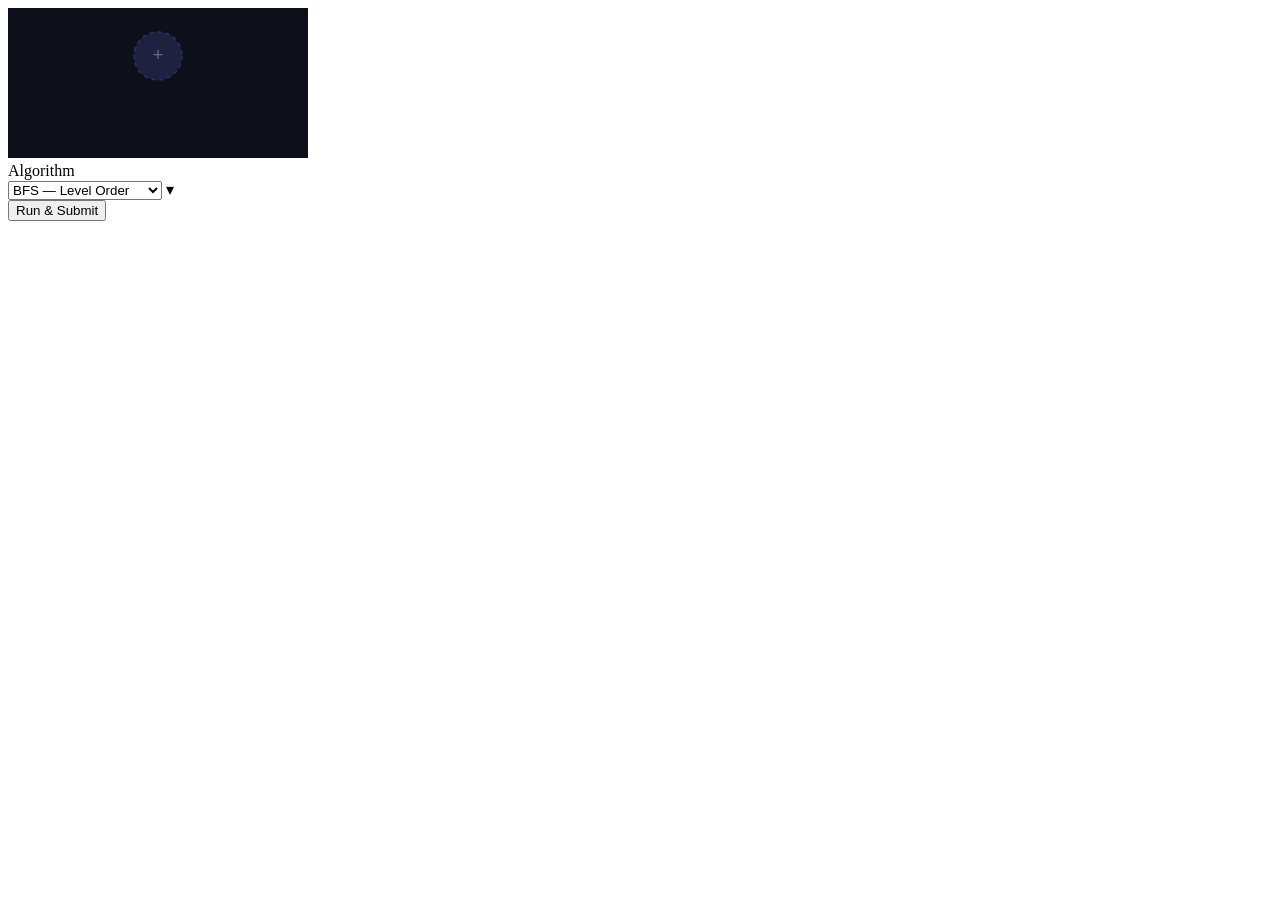
==== index.html @ 07fcd596 "ATLAS_v-26.13.04 Centralized data travel system!" ====
<!DOCTYPE html>
<html lang="en">

<head>
    <meta charset="UTF-8">
    <meta name="viewport" content="width=device-width, initial-scale=1.0">
    <meta name="description" content="AlgoViz — interactive binary tree builder and algorithm visualizer">

    <link rel="icon" type="image/x-icon" href="/Assets/images/AlgoVizLogo.ico">
    <title>AlgoViz</title>

    <!-- stylesheets -->
    <link rel="stylesheet" href="Workers/Atlas/atlas.css">
</head>

<body>

    <div class="ui-container">

        <div class="canvas-container">

            <!-- canvas wrapper provides border + glow + absolute controls -->
            <div class="canvas-wrapper">
                <canvas id="atlas-canvas"></canvas>

                <!-- bottom-right controls bar -->
                <div class="atlas-controls">

                    <!-- Algorithm selector -->
                    <div class="atlas-algo-selector">
                        <label for="atlas-algo-select" class="atlas-algo-label">Algorithm</label>
                        <div class="atlas-select-wrapper">
                            <select id="atlas-algo-select">
                                <optgroup label="Breadth-First">
                                    <option value="bfs">BFS — Level Order</option>
                                </optgroup>
                                <optgroup label="Depth-First">
                                    <option value="dfs-inorder">DFS — In-order</option>
                                    <option value="dfs-preorder">DFS — Pre-order</option>
                                    <option value="dfs-postorder">DFS — Post-order</option>
                                </optgroup>
                            </select>
                            <span class="atlas-select-arrow">▾</span>
                        </div>
                    </div>

                    <button id="atlas-submit-btn">Run &amp; Submit</button>
                </div>
            </div>

        </div>

        <div class="logger-container">
            <div id="logger"></div>
        </div>

    </div>


    <!-- Atlas worker (load order matters) -->
    <script src="Workers/Atlas/state.js"></script>
    <script src="Workers/Atlas/layout.js"></script>
    <script src="Workers/Atlas/renderer.js"></script>
    <script src="Workers/Atlas/input.js"></script>
    <script src="Workers/Atlas/atlas.js"></script>

    <!-- other worker stubs -->

    <script src="Workers/Solver/test.js"></script>

    <!-- visual scripts -->
    <script src="Visual/Logger/test.js"></script>
    <script src="Visual/Echo/test.js"></script>

</body>

</html>
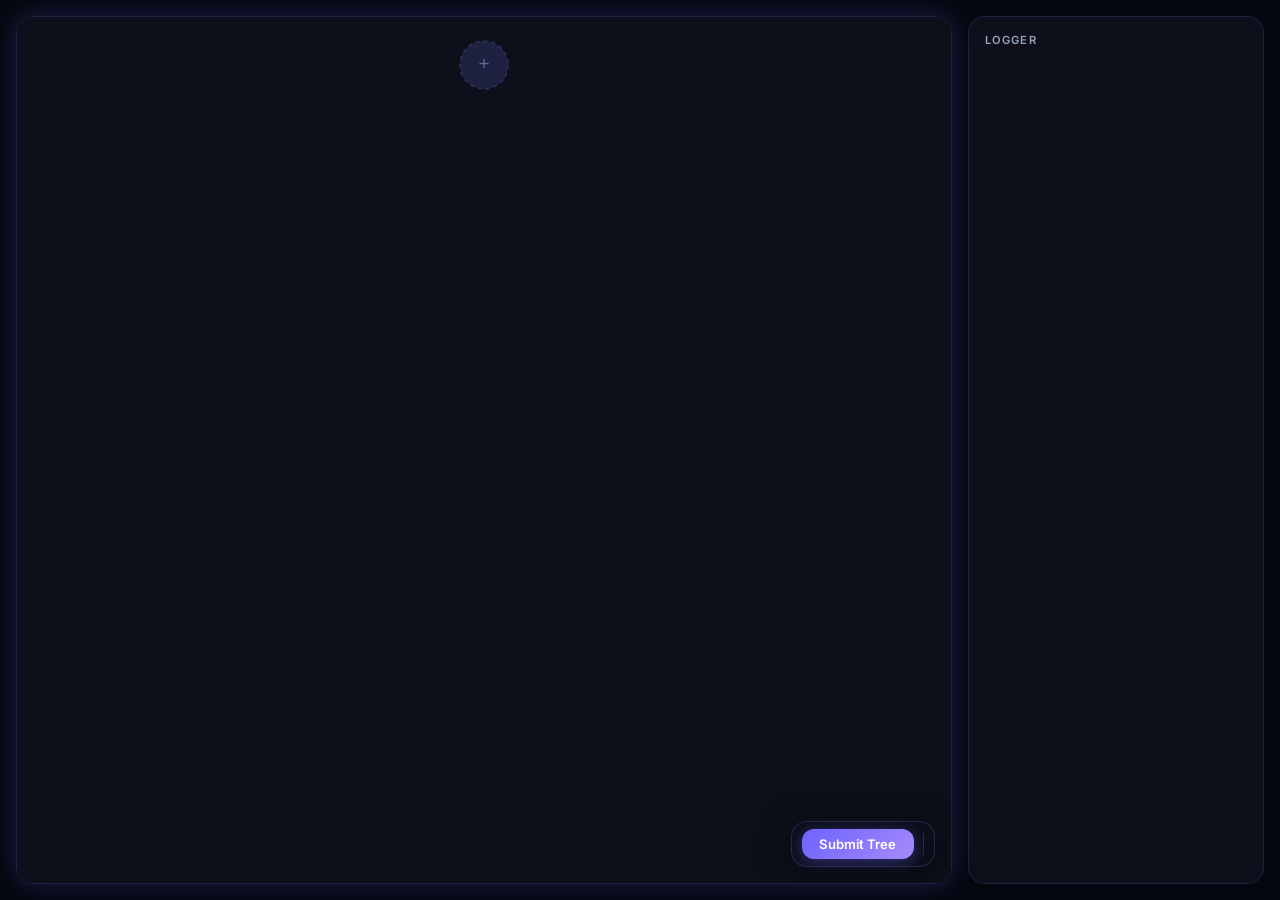
==== commit 2c8640bc: "ATLAS_v-26.16.04 Almost done with atlas! Needed minor fixes" ====
--- a/index.html
+++ b/index.html
@@ -27,7 +27,7 @@
                 <div class="atlas-controls">
 
                     <!-- Algorithm selector -->
-                    <div class="atlas-algo-selector">
+                    <div class="atlas-algo-selector" style="display: none;">
                         <label for="atlas-algo-select" class="atlas-algo-label">Algorithm</label>
                         <div class="atlas-select-wrapper">
                             <select id="atlas-algo-select">
@@ -44,7 +44,10 @@
                         </div>
                     </div>
 
-                    <button id="atlas-submit-btn">Run &amp; Submit</button>
+                    <div style="display: flex; flex-direction: column; gap: 0.4rem;">
+                        <button id="atlas-build-btn" style="display: none; padding: 0.35rem 1rem; font-size: 0.75rem;">Build Tree</button>
+                        <button id="atlas-submit-btn">Submit Tree</button>
+                    </div>
                 </div>
             </div>
 
--- a/Workers/Atlas/atlas.css
+++ b/Workers/Atlas/atlas.css
@@ -0,0 +1,444 @@
+/* ============================================================
+   ATLAS Canvas — Styles
+   Grid system: 16×16 px cells · Canvas: 640×480 (logical)
+   ============================================================ */
+
+@import url('https://fonts.googleapis.com/css2?family=Inter:wght@400;500;600;700&display=swap');
+
+/* ── Design tokens ─────────────────────────────────────────── */
+:root {
+    --grid-cell:  16px;
+    --grid-cols:  60;   /* 60 × 16 = 960  */
+    --grid-rows:  40;   /* 40 × 16 = 640  */
+    --canvas-w:   calc(var(--grid-cell) * var(--grid-cols));
+    --canvas-h:   calc(var(--grid-cell) * var(--grid-rows));
+
+    --clr-bg:         #05070f;
+    --clr-surface:    #0d0f1a;
+    --clr-border:     #1e2140;
+    --clr-accent:     #6c63ff;
+    --clr-accent-hi:  #a78bfa;
+    --clr-text:       #e2e8f0;
+    --clr-muted:      #94a3b8;
+
+    --radius-sm: 6px;
+    --radius-md: 12px;
+    --radius-lg: 16px;
+
+    --shadow-glow: 0 0 24px rgba(108,99,255,0.25);
+}
+
+/* ── Reset & base ──────────────────────────────────────────── */
+*, *::before, *::after {
+    box-sizing: border-box;
+    margin: 0;
+    padding: 0;
+}
+
+html, body {
+    height: 100%;
+    overflow: hidden;   /* prevent any page-level scroll */
+}
+
+body {
+    font-family: 'Inter', system-ui, sans-serif;
+    background: var(--clr-bg);
+    color:      var(--clr-text);
+    display:    flex;
+    flex-direction: column;
+}
+
+/* ── App shell ─────────────────────────────────────────────── */
+.ui-container {
+    display: flex;
+    flex: 1;               /* fill the remaining body height */
+    gap: 1rem;
+    padding: 1rem;
+    align-items: stretch;  /* children stretch to the same height */
+    overflow: hidden;
+}
+
+/* ── Canvas panel ──────────────────────────────────────────── */
+.canvas-container {
+    flex: 0 0 75%;
+    display: flex;
+    flex-direction: column;
+    min-height: 0;         /* allow flex child to shrink past content */
+}
+
+.canvas-wrapper {
+    position: relative;
+    flex: 1;               /* grow to fill canvas-container */
+    min-height: 0;         /* allow shrink in flex column */
+    border: 1px solid var(--clr-border);
+    border-radius: var(--radius-lg);
+    overflow: hidden;
+    box-shadow: var(--shadow-glow), inset 0 0 60px rgba(0,0,0,0.6);
+}
+
+#atlas-canvas {
+    display: block;
+    width: 100%;
+    height: 100%;          /* fill the wrapper completely */
+    background: #0d0f1a;
+    image-rendering: pixelated;
+    cursor: default;
+}
+
+/* ── Bottom controls bar ───────────────────────────────────── */
+.atlas-controls {
+    position: absolute;
+    bottom: 1rem;
+    right: 1rem;
+    z-index: 10;
+
+    display: flex;
+    align-items: center;
+    gap: 0.6rem;
+
+    background: rgba(13,15,26,0.75);
+    backdrop-filter: blur(14px) saturate(160%);
+    border: 1px solid rgba(167,139,250,0.2);
+    border-radius: var(--radius-lg);
+    padding: 0.45rem 0.6rem;
+    box-shadow: 0 6px 32px rgba(0,0,0,0.5);
+}
+
+/* ── Algorithm selector ────────────────────────────────────── */
+.atlas-algo-selector {
+    display: flex;
+    align-items: center;
+    gap: 0.45rem;
+}
+
+.atlas-algo-label {
+    font-size: 0.7rem;
+    font-weight: 600;
+    color: var(--clr-muted);
+    text-transform: uppercase;
+    letter-spacing: 0.08em;
+    white-space: nowrap;
+    user-select: none;
+}
+
+.atlas-select-wrapper {
+    position: relative;
+    display: flex;
+    align-items: center;
+}
+
+#atlas-algo-select {
+    appearance: none;
+    -webkit-appearance: none;
+    -moz-appearance: none;
+    background: rgba(255,255,255,0.06);
+    border: 1px solid var(--clr-border);
+    border-radius: var(--radius-sm);
+    color: var(--clr-text);
+    font-family: inherit;
+    font-size: 0.8rem;
+    font-weight: 500;
+    padding: 0.35rem 2rem 0.35rem 0.65rem;
+    cursor: pointer;
+    outline: none;
+    transition: border-color 0.18s, box-shadow 0.18s;
+    /* custom dark option background for all browsers */
+    color-scheme: dark;
+}
+
+#atlas-algo-select:focus {
+    border-color: var(--clr-accent);
+    box-shadow: 0 0 0 3px rgba(108,99,255,0.22);
+}
+
+#atlas-algo-select:hover {
+    border-color: rgba(167,139,250,0.5);
+}
+
+.atlas-select-arrow {
+    position: absolute;
+    right: 0.5rem;
+    pointer-events: none;
+    font-size: 0.7rem;
+    color: var(--clr-muted);
+    line-height: 1;
+}
+
+/* ── Divider between select and button ─────────────────────── */
+.atlas-controls::after {
+    content: '';
+    width: 1px;
+    height: 1.4rem;
+    background: rgba(167,139,250,0.2);
+    flex-shrink: 0;
+}
+
+/* ── Submit button ─────────────────────────────────────────── */
+#atlas-submit-btn,
+#atlas-build-btn {
+    display: inline-flex;
+    align-items: center;
+    gap: 0.4rem;
+    padding: 0.42rem 1.1rem;
+    border: none;
+    border-radius: var(--radius-md);
+    background: linear-gradient(135deg, var(--clr-accent), var(--clr-accent-hi));
+    color: #fff;
+    font-family: inherit;
+    font-size: 0.82rem;
+    font-weight: 600;
+    cursor: pointer;
+    transition: opacity 0.2s, transform 0.15s, box-shadow 0.2s;
+    box-shadow: 0 3px 14px rgba(108,99,255,0.4);
+    white-space: nowrap;
+}
+
+#atlas-submit-btn:hover:not(:disabled),
+#atlas-build-btn:hover:not(:disabled) {
+    transform: translateY(-1px);
+    box-shadow: 0 6px 22px rgba(108,99,255,0.55);
+}
+
+#atlas-submit-btn:active:not(:disabled),
+#atlas-build-btn:active:not(:disabled) {
+    transform: translateY(0);
+}
+
+#atlas-submit-btn:disabled,
+#atlas-build-btn:disabled,
+#atlas-submit-btn.submitted,
+#atlas-build-btn.submitted {
+    opacity: 0.55;
+    cursor: not-allowed;
+    transform: none;
+    background: linear-gradient(135deg, #3d3a66, #5a4e8c);
+    box-shadow: none;
+}
+
+
+/* ── Logger panel ──────────────────────────────────────────── */
+.logger-container {
+    flex: 1;               /* fill remaining width, stretch full height */
+    min-width: 0;
+    border: 1px solid var(--clr-border);
+    border-radius: var(--radius-lg);
+    background: var(--clr-surface);
+    padding: 1rem;
+    display: flex;
+    flex-direction: column;
+    gap: 0.5rem;
+    overflow: hidden;      /* inner #logger scrolls, not the container */
+}
+
+.logger-container::before {
+    content: 'Logger';
+    font-size: 0.7rem;
+    font-weight: 600;
+    color: var(--clr-muted);
+    text-transform: uppercase;
+    letter-spacing: 0.1em;
+}
+
+#logger {
+    flex: 1;
+    font-size: 0.78rem;
+    color: var(--clr-muted);
+    font-family: 'Courier New', monospace;
+    overflow-y: auto;
+    word-break: break-word;
+}
+
+/* ── Floating input overlay ────────────────────────────────── */
+#atlas-input-overlay {
+    position: fixed;
+    z-index: 9999;
+    pointer-events: none;   /* container itself is transparent */
+}
+
+.atlas-overlay-card {
+    pointer-events: all;
+    background: rgba(13,15,26,0.92);
+    backdrop-filter: blur(16px) saturate(180%);
+    border: 1px solid rgba(167,139,250,0.35);
+    border-radius: var(--radius-lg);
+    padding: 1rem 1.1rem;
+    width: 210px;
+    box-shadow: 0 8px 40px rgba(0,0,0,0.6), 0 0 0 1px rgba(255,255,255,0.04);
+    display: flex;
+    flex-direction: column;
+    gap: 0.65rem;
+}
+
+.atlas-overlay-label {
+    font-size: 0.78rem;
+    font-weight: 600;
+    color: var(--clr-accent-hi);
+    letter-spacing: 0.04em;
+}
+
+#atlas-node-input {
+    width: 100%;
+    padding: 0.45rem 0.65rem;
+    background: rgba(255,255,255,0.05);
+    border: 1px solid var(--clr-border);
+    border-radius: var(--radius-sm);
+    color: var(--clr-text);
+    font-family: inherit;
+    font-size: 0.9rem;
+    outline: none;
+    transition: border-color 0.18s, box-shadow 0.18s;
+
+    /* hide browser number spinners */
+    -moz-appearance: textfield;
+}
+#atlas-node-input::-webkit-inner-spin-button,
+#atlas-node-input::-webkit-outer-spin-button { -webkit-appearance: none; }
+
+#atlas-node-input:focus {
+    border-color: var(--clr-accent);
+    box-shadow: 0 0 0 3px rgba(108,99,255,0.25);
+}
+
+#atlas-node-input.shake {
+    animation: atlasShake 0.35s ease-in-out;
+    border-color: #f87171;
+}
+
+.atlas-overlay-actions {
+    display: flex;
+    gap: 0.45rem;
+}
+
+.atlas-overlay-actions button {
+    flex: 1;
+    padding: 0.42rem 0;
+    border: none;
+    border-radius: var(--radius-sm);
+    font-family: inherit;
+    font-size: 0.8rem;
+    font-weight: 600;
+    cursor: pointer;
+    transition: opacity 0.15s, transform 0.12s;
+}
+
+.atlas-overlay-actions button:not(.secondary) {
+    background: linear-gradient(135deg, var(--clr-accent), var(--clr-accent-hi));
+    color: #fff;
+}
+
+.atlas-overlay-actions button.secondary {
+    background: rgba(255,255,255,0.06);
+    color: var(--clr-muted);
+    border: 1px solid var(--clr-border);
+}
+
+.atlas-overlay-actions button:hover { opacity: 0.85; transform: translateY(-1px); }
+.atlas-overlay-actions button:active { transform: translateY(0); }
+
+/* ── Animations ────────────────────────────────────────────── */
+@keyframes atlasCardIn {
+    from { opacity: 0; transform: scale(0.88) translateY(6px); }
+    to   { opacity: 1; transform: scale(1)    translateY(0);   }
+}
+
+@keyframes atlasShake {
+    0%, 100% { transform: translateX(0); }
+    20%      { transform: translateX(-5px); }
+    40%      { transform: translateX(5px); }
+    60%      { transform: translateX(-4px); }
+    80%      { transform: translateX(4px); }
+}
+
+@keyframes atlasHighlightPulse {
+    0%, 100% { box-shadow: 0 0 12px rgba(56,189,248,0.4); }
+    50%      { box-shadow: 0 0 24px rgba(56,189,248,0.7); }
+}
+
+/* ── Action menu (replaces algo-selector content in MENU mode) ── */
+.atlas-action-menu {
+    display: flex;
+    align-items: center;
+    gap: 0.35rem;
+    flex-wrap: nowrap;
+}
+
+.atlas-action-btn {
+    display: inline-flex;
+    align-items: center;
+    gap: 0.3rem;
+    padding: 0.32rem 0.7rem;
+    border: 1px solid var(--clr-border);
+    border-radius: var(--radius-sm);
+    background: rgba(255,255,255,0.05);
+    color: var(--clr-text);
+    font-family: inherit;
+    font-size: 0.72rem;
+    font-weight: 500;
+    cursor: pointer;
+    white-space: nowrap;
+    transition: border-color 0.18s, background 0.18s, color 0.18s, transform 0.12s, box-shadow 0.18s;
+}
+
+.atlas-action-btn:hover {
+    border-color: var(--clr-accent-hi);
+    background: rgba(167,139,250,0.12);
+    transform: translateY(-1px);
+}
+
+.atlas-action-btn:active {
+    transform: translateY(0);
+}
+
+.atlas-action-btn.active {
+    border-color: var(--clr-accent);
+    background: linear-gradient(135deg, rgba(108,99,255,0.2), rgba(167,139,250,0.15));
+    color: var(--clr-accent-hi);
+    box-shadow: 0 0 10px rgba(108,99,255,0.3);
+}
+
+.atlas-action-icon {
+    font-size: 0.85rem;
+    line-height: 1;
+}
+
+/* ── Back button (traversal submenu) ──────────────────────────── */
+.atlas-back-btn {
+    border-color: rgba(167,139,250,0.3);
+    color: var(--clr-muted);
+    font-size: 0.68rem;
+    padding: 0.28rem 0.55rem;
+}
+
+.atlas-back-btn:hover {
+    color: var(--clr-text);
+    border-color: var(--clr-accent-hi);
+}
+
+/* ── Clear Tree button ──────────────────────────────────────── */
+#atlas-clear-btn {
+    display: inline-flex;
+    align-items: center;
+    gap: 0.4rem;
+    padding: 0.42rem 1.1rem;
+    border: 1px solid rgba(248,113,113,0.35);
+    border-radius: var(--radius-md);
+    background: rgba(248,113,113,0.08);
+    color: #f87171;
+    font-family: inherit;
+    font-size: 0.82rem;
+    font-weight: 600;
+    cursor: pointer;
+    white-space: nowrap;
+    transition: background 0.18s, border-color 0.18s, transform 0.12s, box-shadow 0.18s;
+}
+
+#atlas-clear-btn:hover {
+    background: rgba(248,113,113,0.18);
+    border-color: rgba(248,113,113,0.65);
+    box-shadow: 0 4px 16px rgba(248,113,113,0.2);
+    transform: translateY(-1px);
+}
+
+#atlas-clear-btn:active {
+    transform: translateY(0);
+}
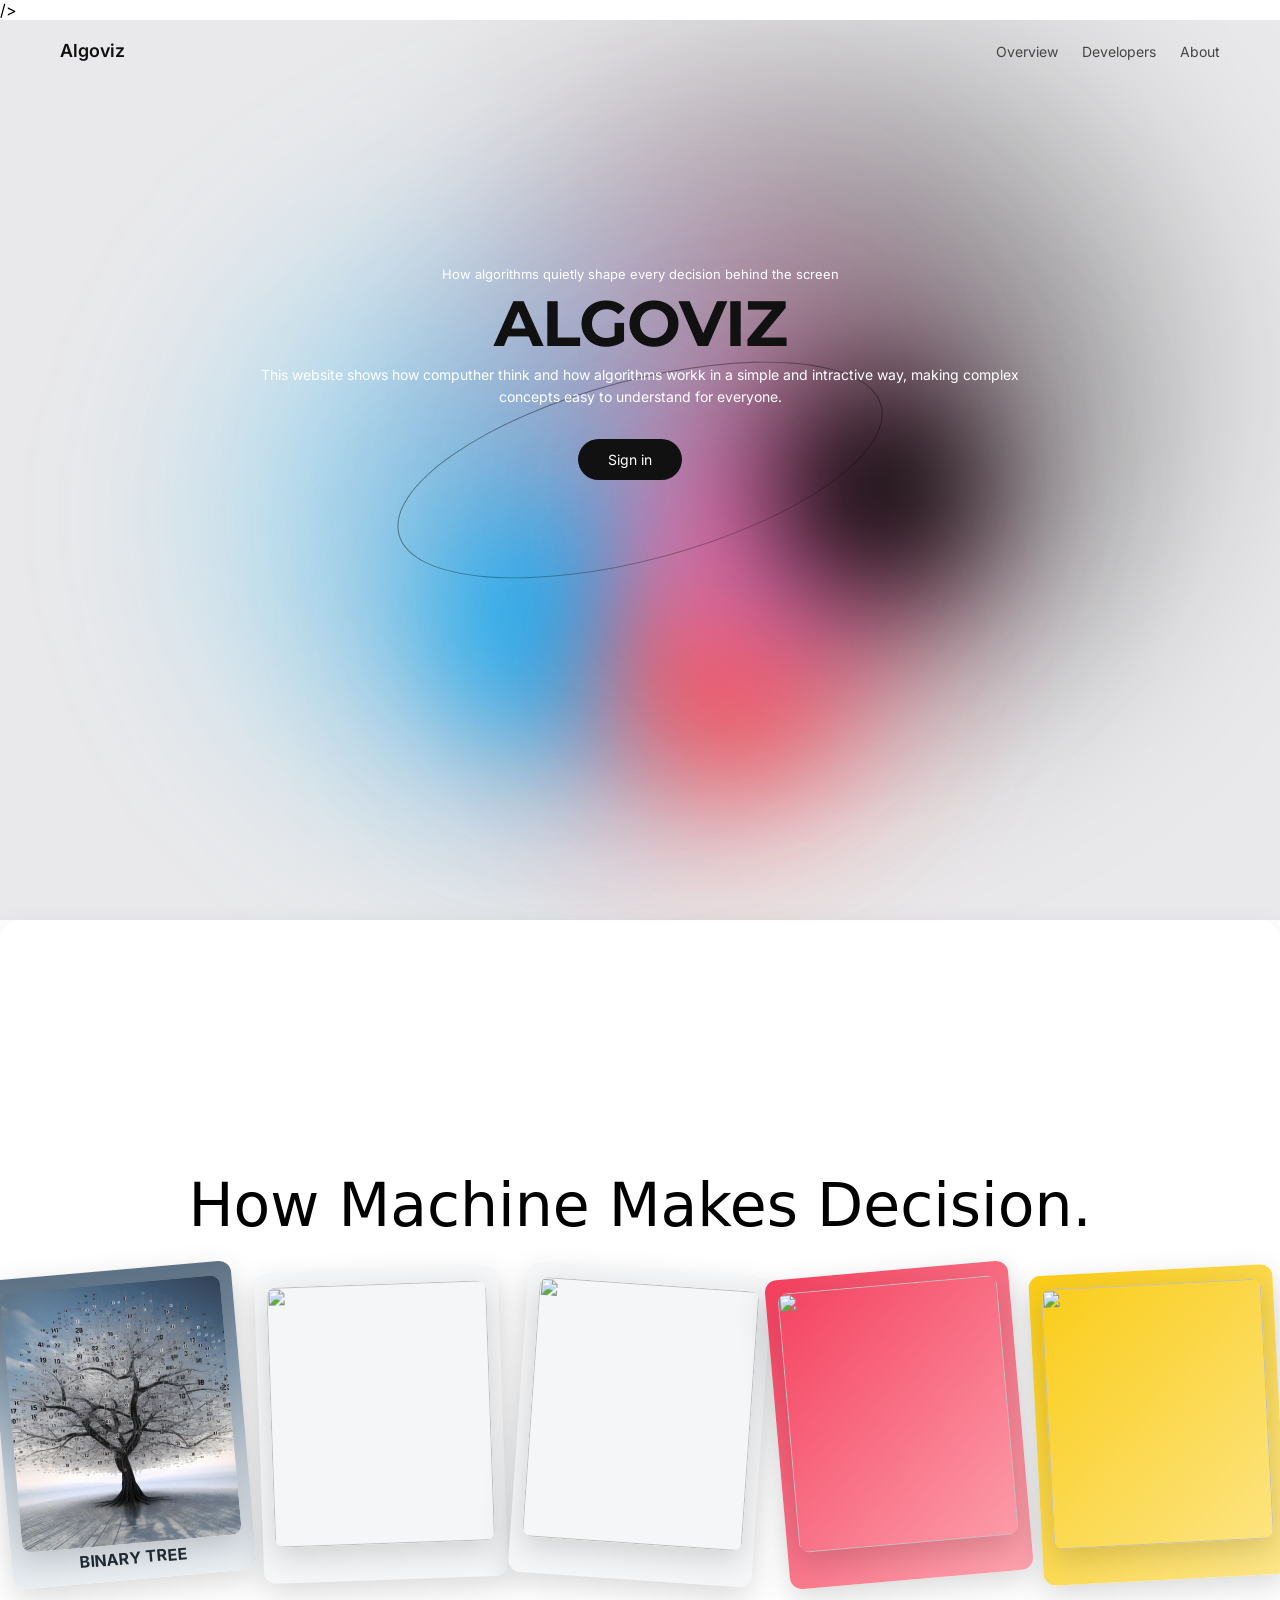
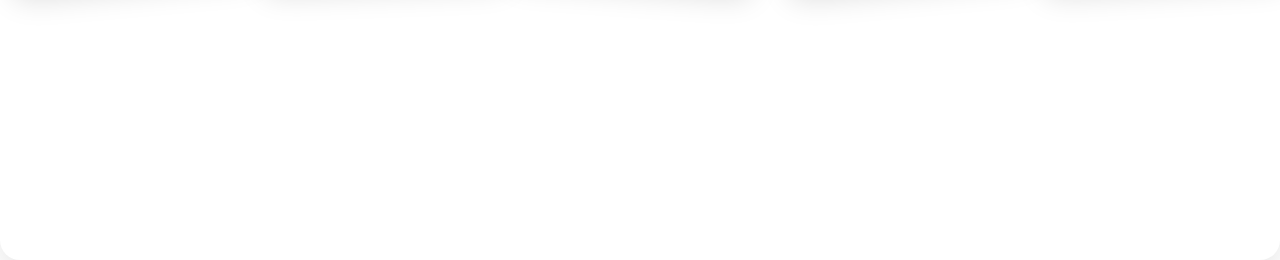
==== commit 63b803d3: "Landing page" ====
--- a/index.html
+++ b/index.html
@@ -1,80 +1,89 @@
-<!DOCTYPE html>
+<!doctype html>
 <html lang="en">
+  <head>
+    <meta charset="UTF-8" />
+    <meta name="viewport" content="width=device-width, initial-scale=1.0" />
+    <title>ALGOVIZ</title>
+    <link rel="stylesheet" href="styles.css" />
+    <link rel="preconnect" href="https://fonts.googleapis.com" />
+    <link rel="preconnect" href="https://fonts.gstatic.com" crossorigin />
+    <link href="https://fonts.googleapis.com/css2?family=Playfair+Display:wght@400;500&display=swap" rel="stylesheet">
+    <link
+    <link rel="preconnect" href="https://fonts.googleapis.com">
+    <link rel="preconnect" href="https://fonts.gstatic.com" crossorigin>
+     <link href="https://fonts.googleapis.com/css2?family=Bebas+Neue&family=Montserrat:ital,wght@0,100..900;1,100..900&family=Poppins:ital,wght@0,100;0,200;0,300;0,400;0,500;0,600;0,700;0,800;0,900;1,100;1,200;1,300;1,400;1,500;1,600;1,700;1,800;1,900&display=swap" rel="stylesheet">
+    />
+    <link href="https://fonts.googleapis.com/css2?family=Inter:wght@300;400;500;600&display=swap" rel="stylesheet">
+  </head>
 
-<head>
-    <meta charset="UTF-8">
-    <meta name="viewport" content="width=device-width, initial-scale=1.0">
-    <meta name="description" content="AlgoViz — interactive binary tree builder and algorithm visualizer">
+  <body >
+    <div class="body">
 
-    <link rel="icon" type="image/x-icon" href="/Assets/images/AlgoVizLogo.ico">
-    <title>AlgoViz</title>
+     <div class="orbit"></div>
 
-    <!-- stylesheets -->
-    <link rel="stylesheet" href="Workers/Atlas/atlas.css">
-</head>
+     <div class="blob blob-blue"></div>
+     <div class="blob blob-red"></div>
+     <div class="blob blob-pink"></div>
+     <div class="blob blob-dark"></div>
 
-<body>
+     <div class="orbit"></div>
 
-    <div class="ui-container">
+     <header class="navbar">
+      
+      <div class="logo">Algoviz</div>
 
-        <div class="canvas-container">
+    
+      <nav>
+        
+        <a href="#">Overview</a>
+        <a href="#">Developers</a>
+        <a href="#">About</a>
+        
+      </nav>
+     </header>
 
-            <!-- canvas wrapper provides border + glow + absolute controls -->
-            <div class="canvas-wrapper">
-                <canvas id="atlas-canvas"></canvas>
+     <main class="hero">
+      <p class="tagline">
+        How algorithms quietly shape every decision behind the screen
+      </p>
 
-                <!-- bottom-right controls bar -->
-                <div class="atlas-controls">
+      <h1 style="font-family: Montserrat; font-weight: bold">ALGOVIZ</h1>
 
-                    <!-- Algorithm selector -->
-                    <div class="atlas-algo-selector" style="display: none;">
-                        <label for="atlas-algo-select" class="atlas-algo-label">Algorithm</label>
-                        <div class="atlas-select-wrapper">
-                            <select id="atlas-algo-select">
-                                <optgroup label="Breadth-First">
-                                    <option value="bfs">BFS — Level Order</option>
-                                </optgroup>
-                                <optgroup label="Depth-First">
-                                    <option value="dfs-inorder">DFS — In-order</option>
-                                    <option value="dfs-preorder">DFS — Pre-order</option>
-                                    <option value="dfs-postorder">DFS — Post-order</option>
-                                </optgroup>
-                            </select>
-                            <span class="atlas-select-arrow">▾</span>
-                        </div>
-                    </div>
+      <p class="description">
+        This website shows how computher think and how algorithms workk in a
+        simple and intractive way, making complex concepts easy to understand
+        for everyone.
+      </p>
 
-                    <div style="display: flex; flex-direction: column; gap: 0.4rem;">
-                        <button id="atlas-build-btn" style="display: none; padding: 0.35rem 1rem; font-size: 0.75rem;">Build Tree</button>
-                        <button id="atlas-submit-btn">Submit Tree</button>
-                    </div>
-                </div>
-            </div>
+      <button class="cta-btn">Sign in</button>
+     </main>
+     </div>
+    <div>
+     
+    
+      <div class="glow-container">
+      <div class="view">
+      <div class="content">
+        
+        <h2>How Machine Makes Decision.</h2>
 
+      <!-- Floating cards -->
+      <div class="cards">
+        <div class="a1" onclick="window.location.href='tree.html'">
+          <img src="img/Leetcode 1361_ Validate Binary Tree Nodes (Medium).jpeg" /> BINARY TREE
         </div>
-
-        <div class="logger-container">
-            <div id="logger"></div>
-        </div>
-
+        <div class="a2">
+        <img src="https://picsum.photos/200?2" /></div>
+         <div class="a3">
+        <img src="https://picsum.photos/200?3" /></div>
+        <div class="a4">
+        <img src="https://picsum.photos/200?4" /></div>
+        <div class="a5">
+        <img src="https://picsum.photos/200?5" /></div>
+      </div>
+      </div>
+      </div>
     </div>
-
-
-    <!-- Atlas worker (load order matters) -->
-    <script src="Workers/Atlas/state.js"></script>
-    <script src="Workers/Atlas/layout.js"></script>
-    <script src="Workers/Atlas/renderer.js"></script>
-    <script src="Workers/Atlas/input.js"></script>
-    <script src="Workers/Atlas/atlas.js"></script>
-
-    <!-- other worker stubs -->
-
-    <script src="Workers/Solver/test.js"></script>
-
-    <!-- visual scripts -->
-    <script src="Visual/Logger/test.js"></script>
-    <script src="Visual/Echo/test.js"></script>
-
-</body>
-
-</html>+    </div>
+  </body>
+</html>
--- a/styles.css
+++ b/styles.css
@@ -0,0 +1,383 @@
+/* Reset */
+* {
+  margin: 0;
+  padding: 0;
+  box-sizing: border-box;
+  font-family: "Inter", sans-serif;
+}
+
+/* NEW BACKGROUND */
+.body {
+  height: 100vh;
+  background: #e9e9eb;
+  color: #111;
+  overflow: hidden;
+  position: relative;
+}
+
+/* Blurred gradient blobs */
+.body::before {
+  content: "";
+  position: absolute;
+  inset: 0;
+  background:
+    radial-gradient(
+      circle at 40% 55%,
+      rgba(0, 180, 255, 0.6) 0%,
+      transparent 40%
+    ),
+    radial-gradient(
+      circle at 50% 60%,
+      rgba(255, 80, 80, 0.7) 0%,
+      transparent 40%
+    ),
+    radial-gradient(
+      circle at 55% 45%,
+      rgba(255, 120, 200, 0.5) 0%,
+      transparent 40%
+    ),
+    radial-gradient(circle at 65% 40%, rgba(0, 0, 0, 0.6) 0%, transparent 45%);
+  filter: blur(80px);
+  z-index: 0;
+}
+
+/* Soft light glow */
+.body::after {
+  content: "";
+  position: absolute;
+  inset: 0;
+  background: radial-gradient(
+    circle at center,
+    rgba(255, 255, 255, 0.2),
+    transparent 60%
+  );
+  filter: blur(100px);
+  z-index: 0;
+}
+
+/* Navbar */
+.navbar {
+  display: flex;
+  justify-content: space-between;
+  padding: 20px 60px;
+  align-items: center;
+  position: relative;
+  z-index: 2;
+}
+
+.logo {
+  font-weight: 600;
+  font-size: 18px;
+}
+
+.navbar nav a {
+  margin-left: 20px;
+  text-decoration: none;
+  color: #444;
+  font-size: 14px;
+}
+
+/* Hero Section */
+.hero {
+  text-align: center;
+  max-width: 800px;
+  margin: auto;
+  padding-top: 185px;
+  position: relative;
+  z-index: 2;
+}
+
+/* Small tagline */
+.tagline {
+  font-size: 13px;
+  color: #ffffff;
+  margin-bottom: 2px;
+}
+
+/* Main Heading */
+.hero h1 {
+  font-size: 64px;
+  font-weight: 500;
+  letter-spacing: -1px;
+  margin-bottom: 2px;
+}
+
+/* Description */
+.description {
+  font-size: 14px;
+  color: #ffffff;
+  line-height: 1.6;
+  margin-bottom: 30px;
+}
+
+/* Event info */
+.event-info {
+  font-size: 13px;
+  color: #777;
+  margin-bottom: 30px;
+}
+
+/* Button */
+.cta-btn {
+  margin-right: 21px;
+  padding: 12px 30px;
+  border-radius: 25px;
+  border: none;
+  background: #111;
+  color: white;
+  cursor: pointer;
+  font-size: 14px;
+}
+
+.cta-btn:hover {
+  background: #333;
+}
+.orbit {
+  position: absolute;
+  top: 50%;
+  left: 50%;
+  width: 500px;
+  height: 180px;
+  border: 1px solid rgba(0, 0, 0, 0.4);
+  border-radius: 50%;
+  transform: translate(-50%, -50%) rotate(-15deg);
+  z-index: 1;
+  opacity: 0.6;
+}
+
+/* Blob base */
+.blob {
+  position: absolute;
+  width: 220px;
+  height: 220px;
+  border-radius: 50%;
+  filter: blur(60px);
+  opacity: 0.9;
+  z-index: 1;
+}
+
+/* Individual blobs */
+.blob-blue {
+  background: #00b4ff;
+  left: 35%;
+  top: 55%;
+}
+
+.blob-red {
+  background: #ff4d4d;
+  left: 48%;
+  top: 60%;
+}
+
+.blob-pink {
+  background: #ff78c8;
+  left: 52%;
+  top: 45%;
+}
+
+.blob-dark {
+  background: #000;
+  left: 60%;
+  top: 40%;
+}
+
+/* Glow enhancement */
+.blob::after {
+  content: "";
+  position: absolute;
+  inset: -40px;
+  border-radius: 50%;
+  background: inherit;
+  filter: blur(80px);
+  opacity: 0.4;
+}
+
+/* CONTENT */
+.content {
+  text-align: center;
+}
+
+.content h2 {
+  font-family:
+    system-ui,
+    -apple-system,
+    BlinkMacSystemFont,
+    "Segoe UI",
+    Roboto,
+    Oxygen,
+    Ubuntu,
+    Cantarell,
+    "Open Sans",
+    "Helvetica Neue",
+    sans-serif;
+  font-size: 60px;
+  font-weight: 400;
+  margin-bottom: 30px;
+}
+
+/* FLOATING CARDS */
+.cards {
+  display: flex;
+  justify-content: center;
+  gap: 15px;
+  margin-bottom: 30px;
+}
+
+.cards img {
+  width: 220px;
+  height: 260px;
+  object-fit: cover;
+  border-radius: 12px;
+  margin-top: 14px;
+
+  box-shadow: 0 10px 30px rgba(0, 0, 0, 0.15);
+  border-radius: 10px;
+}
+
+/* cards background */
+.a1 {
+  font-family: "Inter", sans-serif;
+  font-weight: 700;
+  color: #1f2a33;
+  width: 260px;
+  height: 310px;
+  object-fit: cover;
+  border-radius: 12px;
+  transform: rotate(-5deg);
+  transition: 0.3s ease;
+  box-shadow: 0 10px 30px rgba(0, 0, 0, 0.15);
+  background: linear-gradient(
+    to bottom,
+    #5f7387 0%,
+    #8fa3b5 35%,
+    #c9d3dc 65%,
+    #e9eef2 100%
+  );
+}
+.a1:hover {
+  transform: scale(1.1) rotate(0deg);
+  z-index: 2;
+}
+.a2 {
+  font-family:
+    system-ui,
+    -apple-system,
+    BlinkMacSystemFont,
+    "Segoe UI",
+    Roboto,
+    Oxygen,
+    Ubuntu,
+    Cantarell,
+    "Open Sans",
+    "Helvetica Neue",
+    sans-serif;
+  font-weight: 700;
+  color: #2b2e33;
+  width: 260px;
+  height: 310px;
+  object-fit: cover;
+  border-radius: 12px;
+  transform: rotate(-2deg);
+  transition: 0.3s ease;
+  box-shadow: 0 10px 30px rgba(0, 0, 0, 0.15);
+  background-color: #f5f6f7;
+}
+.a2:hover {
+  transform: scale(1.1) rotate(0deg);
+  z-index: 2;
+}
+.a3 {
+  font-family:
+    system-ui,
+    -apple-system,
+    BlinkMacSystemFont,
+    "Segoe UI",
+    Roboto,
+    Oxygen,
+    Ubuntu,
+    Cantarell,
+    "Open Sans",
+    "Helvetica Neue",
+    sans-serif;
+  font-weight: 700;
+  color: #2b2e33;
+  width: 260px;
+  height: 310px;
+  object-fit: cover;
+  border-radius: 12px;
+  transform: rotate(4deg);
+  transition: 0.3s ease;
+  box-shadow: 0 10px 30px rgba(0, 0, 0, 0.15);
+  background-color: #f5f6f7;
+}
+.a3:hover {
+  transform: scale(1.1) rotate(0deg);
+  z-index: 2;
+}
+.a4 {
+  font-family:
+    system-ui,
+    -apple-system,
+    BlinkMacSystemFont,
+    "Segoe UI",
+    Roboto,
+    Oxygen,
+    Ubuntu,
+    Cantarell,
+    "Open Sans",
+    "Helvetica Neue",
+    sans-serif;
+  font-weight: 700;
+  color: #2b2e33;
+  width: 260px;
+  height: 310px;
+  object-fit: cover;
+  border-radius: 12px;
+  transform: rotate(-5deg);
+  transition: 0.3s ease;
+  box-shadow: 0 10px 30px rgba(0, 0, 0, 0.15);
+  background: linear-gradient(135deg, #f43f5e, #fda4af);
+}
+.a4:hover {
+  transform: scale(1.1) rotate(0deg);
+  z-index: 2;
+}
+.a5 {
+  font-family:
+    system-ui,
+    -apple-system,
+    BlinkMacSystemFont,
+    "Segoe UI",
+    Roboto,
+    Oxygen,
+    Ubuntu,
+    Cantarell,
+    "Open Sans",
+    "Helvetica Neue",
+    sans-serif;
+  font-weight: 700;
+  color: #2b2e33;
+  width: 260px;
+  height: 310px;
+  object-fit: cover;
+  border-radius: 12px;
+  transform: rotate(-3deg);
+  transition: 0.3s ease;
+  box-shadow: 0 10px 30px rgba(0, 0, 0, 0.15);
+  background: linear-gradient(135deg, #facc15, #fde68a);
+}
+.a5:hover {
+  transform: scale(1.1) rotate(0deg);
+  z-index: 2;
+}
+
+/* The specific div with the background */
+.glow-container {
+  background-color: #ffffff;
+  border-radius: 20px; /* Optional: rounded corners */
+  position: relative;
+  padding-top: 250px;
+  padding-bottom: 250px;
+  overflow: hidden;
+  box-shadow: 0 10px 30px rgba(0, 0, 0, 0.1);
+}
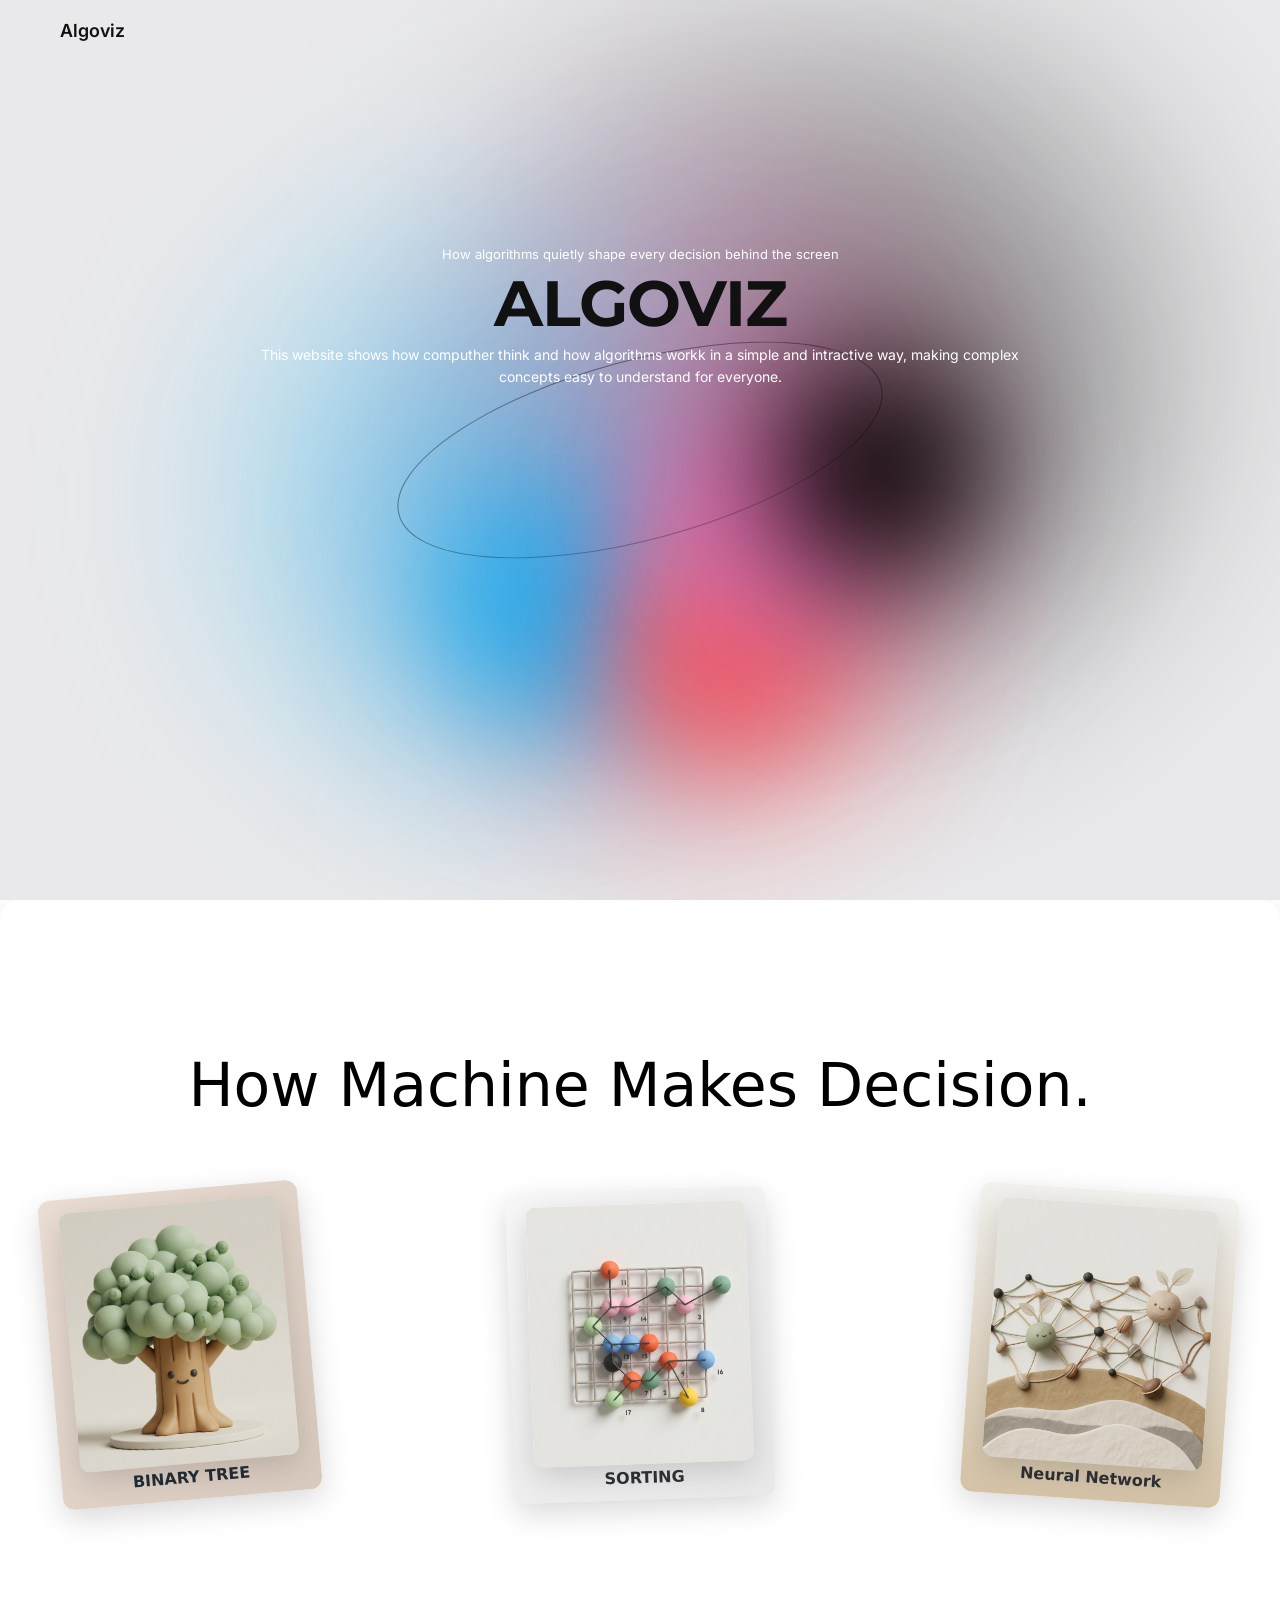
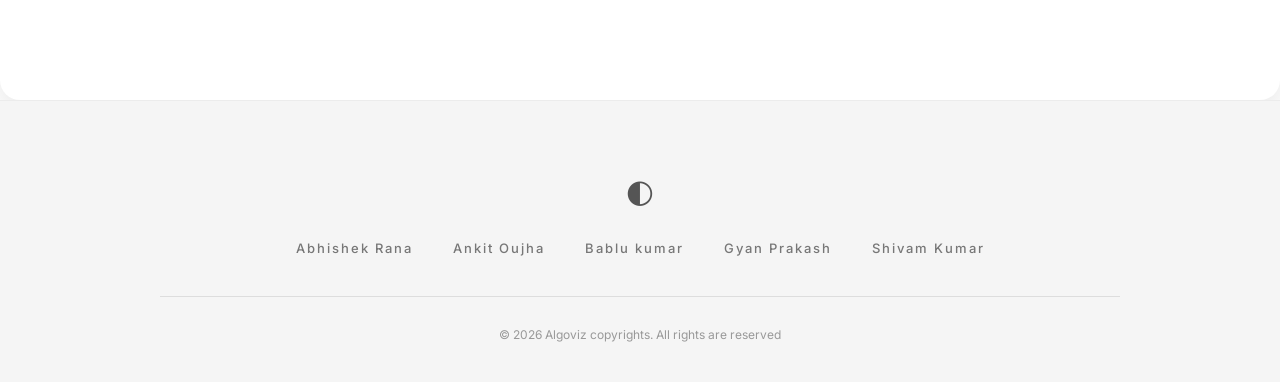
==== commit 1b5b6885: "UI Enhancement" ====
--- a/index.html
+++ b/index.html
@@ -12,7 +12,6 @@
     <link rel="preconnect" href="https://fonts.googleapis.com">
     <link rel="preconnect" href="https://fonts.gstatic.com" crossorigin>
      <link href="https://fonts.googleapis.com/css2?family=Bebas+Neue&family=Montserrat:ital,wght@0,100..900;1,100..900&family=Poppins:ital,wght@0,100;0,200;0,300;0,400;0,500;0,600;0,700;0,800;0,900;1,100;1,200;1,300;1,400;1,500;1,600;1,700;1,800;1,900&display=swap" rel="stylesheet">
-    />
     <link href="https://fonts.googleapis.com/css2?family=Inter:wght@300;400;500;600&display=swap" rel="stylesheet">
   </head>
 
@@ -33,13 +32,7 @@
       <div class="logo">Algoviz</div>
 
     
-      <nav>
-        
-        <a href="#">Overview</a>
-        <a href="#">Developers</a>
-        <a href="#">About</a>
-        
-      </nav>
+  
      </header>
 
      <main class="hero">
@@ -55,7 +48,7 @@
         for everyone.
       </p>
 
-      <button class="cta-btn">Sign in</button>
+      
      </main>
      </div>
     <div>
@@ -70,20 +63,57 @@
       <!-- Floating cards -->
       <div class="cards">
         <div class="a1" onclick="window.location.href='tree.html'">
-          <img src="img/Leetcode 1361_ Validate Binary Tree Nodes (Medium).jpeg" /> BINARY TREE
+          <img src="img/Gemini_Generated_Image_6loxqj6loxqj6lox.png" /> BINARY TREE
         </div>
-        <div class="a2">
-        <img src="https://picsum.photos/200?2" /></div>
+       <div class="a2 collapsible-card">
+
+  <input type="checkbox" id="toggle-a2">
+
+  <label for="toggle-a2">
+    <img src="img/Gemini_Generated_Image_ebehixebehixebeh.png" />
+  </label>
+
+  <!-- POPUP -->
+  <div class="popup">
+    <h3>Sorting Algorithms</h3>
+    <p>
+      Visualize Redix Sort, Merge Sort and Quick Sort interactively.
+    </p>
+
+    <button>Redix Sort</button>
+    <button>Merge Sort</button>
+    <button>Quick Sort</button>
+  </div>
+SORTING
+</div>
          <div class="a3">
-        <img src="https://picsum.photos/200?3" /></div>
-        <div class="a4">
-        <img src="https://picsum.photos/200?4" /></div>
-        <div class="a5">
-        <img src="https://picsum.photos/200?5" /></div>
-      </div>
+        <img src="img/Gemini_Generated_Image_i0zn5ii0zn5ii0zn.png" />
+      Neural Network</div>
+   
       </div>
       </div>
     </div>
     </div>
+    <footer class="footer">
+
+  <div class="footer-logo">
+    ◐
+  </div>
+
+  <nav class="footer-nav">
+    <a >Abhishek Rana</a>
+    <a >Ankit Oujha</a>
+    <a >Bablu kumar</a>
+    <a >Gyan Prakash</a>
+    <a >Shivam Kumar</a>
+  </nav>
+
+  <div class="footer-line"></div>
+
+  <p class="footer-copy">
+    © 2026 Algoviz copyrights. All rights are reserved
+  </p>
+
+</footer>
   </body>
 </html>
--- a/styles.css
+++ b/styles.css
@@ -70,13 +70,6 @@
   font-size: 18px;
 }
 
-.navbar nav a {
-  margin-left: 20px;
-  text-decoration: none;
-  color: #444;
-  font-size: 14px;
-}
-
 /* Hero Section */
 .hero {
   text-align: center;
@@ -117,21 +110,6 @@
   margin-bottom: 30px;
 }
 
-/* Button */
-.cta-btn {
-  margin-right: 21px;
-  padding: 12px 30px;
-  border-radius: 25px;
-  border: none;
-  background: #111;
-  color: white;
-  cursor: pointer;
-  font-size: 14px;
-}
-
-.cta-btn:hover {
-  background: #333;
-}
 .orbit {
   position: absolute;
   top: 50%;
@@ -212,15 +190,16 @@
     sans-serif;
   font-size: 60px;
   font-weight: 400;
-  margin-bottom: 30px;
+  margin-bottom: 70px;
+  margin-top: 150px;
 }
 
 /* FLOATING CARDS */
 .cards {
   display: flex;
   justify-content: center;
-  gap: 15px;
-  margin-bottom: 30px;
+  gap: 200px;
+  margin-bottom: 110px;
 }
 
 .cards img {
@@ -236,7 +215,18 @@
 
 /* cards background */
 .a1 {
-  font-family: "Inter", sans-serif;
+  font-family:
+    system-ui,
+    -apple-system,
+    BlinkMacSystemFont,
+    "Segoe UI",
+    Roboto,
+    Oxygen,
+    Ubuntu,
+    Cantarell,
+    "Open Sans",
+    "Helvetica Neue",
+    sans-serif;
   font-weight: 700;
   color: #1f2a33;
   width: 260px;
@@ -246,13 +236,7 @@
   transform: rotate(-5deg);
   transition: 0.3s ease;
   box-shadow: 0 10px 30px rgba(0, 0, 0, 0.15);
-  background: linear-gradient(
-    to bottom,
-    #5f7387 0%,
-    #8fa3b5 35%,
-    #c9d3dc 65%,
-    #e9eef2 100%
-  );
+  background: linear-gradient(135deg, #eaddd3 0%, #d8c9bd 100%);
 }
 .a1:hover {
   transform: scale(1.1) rotate(0deg);
@@ -280,7 +264,7 @@
   transform: rotate(-2deg);
   transition: 0.3s ease;
   box-shadow: 0 10px 30px rgba(0, 0, 0, 0.15);
-  background-color: #f5f6f7;
+  background: linear-gradient(145deg, #f7f7f7 0%, #e8e8e8 100%);
 }
 .a2:hover {
   transform: scale(1.1) rotate(0deg);
@@ -308,13 +292,26 @@
   transform: rotate(4deg);
   transition: 0.3s ease;
   box-shadow: 0 10px 30px rgba(0, 0, 0, 0.15);
-  background-color: #f5f6f7;
+  background: linear-gradient(180deg, #f2f1ee, #d5c3a6);
 }
 .a3:hover {
   transform: scale(1.1) rotate(0deg);
   z-index: 2;
 }
-.a4 {
+
+/* The specific div with the background */
+.glow-container {
+  background-color: #ffffff;
+  border-radius: 20px; /* Optional: rounded corners */
+
+  padding-bottom: 90px;
+  overflow: hidden;
+  box-shadow: 0 10px 30px rgba(0, 0, 0, 0.1);
+}
+
+/* CARD */
+.collapsible-card {
+  position: relative;
   font-family:
     system-ui,
     -apple-system,
@@ -327,57 +324,145 @@
     "Open Sans",
     "Helvetica Neue",
     sans-serif;
-  font-weight: 700;
+  font-weight: Bold;
   color: #2b2e33;
   width: 260px;
   height: 310px;
   object-fit: cover;
   border-radius: 12px;
-  transform: rotate(-5deg);
+  transform: rotate(-2deg);
   transition: 0.3s ease;
   box-shadow: 0 10px 30px rgba(0, 0, 0, 0.15);
-  background: linear-gradient(135deg, #f43f5e, #fda4af);
-}
-.a4:hover {
-  transform: scale(1.1) rotate(0deg);
-  z-index: 2;
-}
-.a5 {
-  font-family:
-    system-ui,
-    -apple-system,
-    BlinkMacSystemFont,
-    "Segoe UI",
-    Roboto,
-    Oxygen,
-    Ubuntu,
-    Cantarell,
-    "Open Sans",
-    "Helvetica Neue",
-    sans-serif;
-  font-weight: 700;
-  color: #2b2e33;
-  width: 260px;
-  height: 310px;
-  object-fit: cover;
-  border-radius: 12px;
-  transform: rotate(-3deg);
+  background-color: #f5f6f7;
+}
+
+/* Hide checkbox */
+.collapsible-card input {
+  display: none;
+}
+
+/* Clickable image */
+.collapsible-card label {
+  cursor: pointer;
+  display: block;
+}
+
+/* POPUP */
+.popup {
+  position: absolute;
+
+  bottom: 50%;
+  left: 50%;
+  transform: translateX(-50%) translateY(20px);
+
+  width: 240px;
+
+  background: rgba(255, 255, 255, 0.12);
+  backdrop-filter: blur(20px);
+
+  border-radius: 20px;
+  padding: 13px;
+
+  box-shadow: 0 20px 50px rgba(0, 0, 0, 0.15);
+
+  opacity: 0;
+  pointer-events: none;
+
+  transition: all 0.4s ease;
+
+  z-index: 4;
+}
+
+/* SHOW POPUP */
+.collapsible-card input:checked ~ .popup {
+  opacity: 1;
+  transform: translateX(-50%) translateY(0);
+  pointer-events: auto;
+}
+
+/* TEXT */
+.popup h3 {
+  margin-bottom: 10px;
+  font-size: 20px;
+  color: #1f2a33;
+}
+
+.popup p {
+  font-size: 14px;
+  color: #4b5d6b;
+  line-height: 1.5;
+  margin-bottom: 15px;
+}
+
+/* BUTTON */
+.popup button {
+  padding: 10px 18px;
+  border: none;
+  border-radius: 20px;
+  background: #1f2a33;
+  color: white;
+  cursor: pointer;
+}
+
+.popup::after {
+  content: "";
+  position: absolute;
+  bottom: -10px;
+  left: 50%;
+  transform: translateX(-50%);
+
+  border-width: 10px;
+  border-style: solid;
+  border-color: rgba(255, 255, 255, 0.12) transparent transparent transparent;
+}
+
+/* FOOTER */
+.footer {
+  background: #f5f5f5;
+  padding: 70px 40px 40px;
+  text-align: center;
+  border-top: 1px solid #ececec;
+}
+
+/* LOGO */
+.footer-logo {
+  font-size: 32px;
+  color: #555;
+  margin-bottom: 30px;
+}
+
+/* NAVIGATION */
+.footer-nav {
+  display: flex;
+  justify-content: center;
+  gap: 40px;
+  margin-bottom: 40px;
+  flex-wrap: wrap;
+}
+
+.footer-nav a {
+  text-decoration: none;
+  color: #777;
+  font-size: 13px;
+  letter-spacing: 2px;
+  font-weight: 500;
   transition: 0.3s ease;
-  box-shadow: 0 10px 30px rgba(0, 0, 0, 0.15);
-  background: linear-gradient(135deg, #facc15, #fde68a);
-}
-.a5:hover {
-  transform: scale(1.1) rotate(0deg);
-  z-index: 2;
-}
-
-/* The specific div with the background */
-.glow-container {
-  background-color: #ffffff;
-  border-radius: 20px; /* Optional: rounded corners */
-  position: relative;
-  padding-top: 250px;
-  padding-bottom: 250px;
-  overflow: hidden;
-  box-shadow: 0 10px 30px rgba(0, 0, 0, 0.1);
-}
+}
+
+.footer-nav a:hover {
+  color: #111;
+}
+
+/* LINE */
+.footer-line {
+  width: 80%;
+  height: 1px;
+  background: #ddd;
+  margin: 0 auto 30px;
+}
+
+/* COPYRIGHT */
+.footer-copy {
+  font-size: 12px;
+  color: #999;
+}
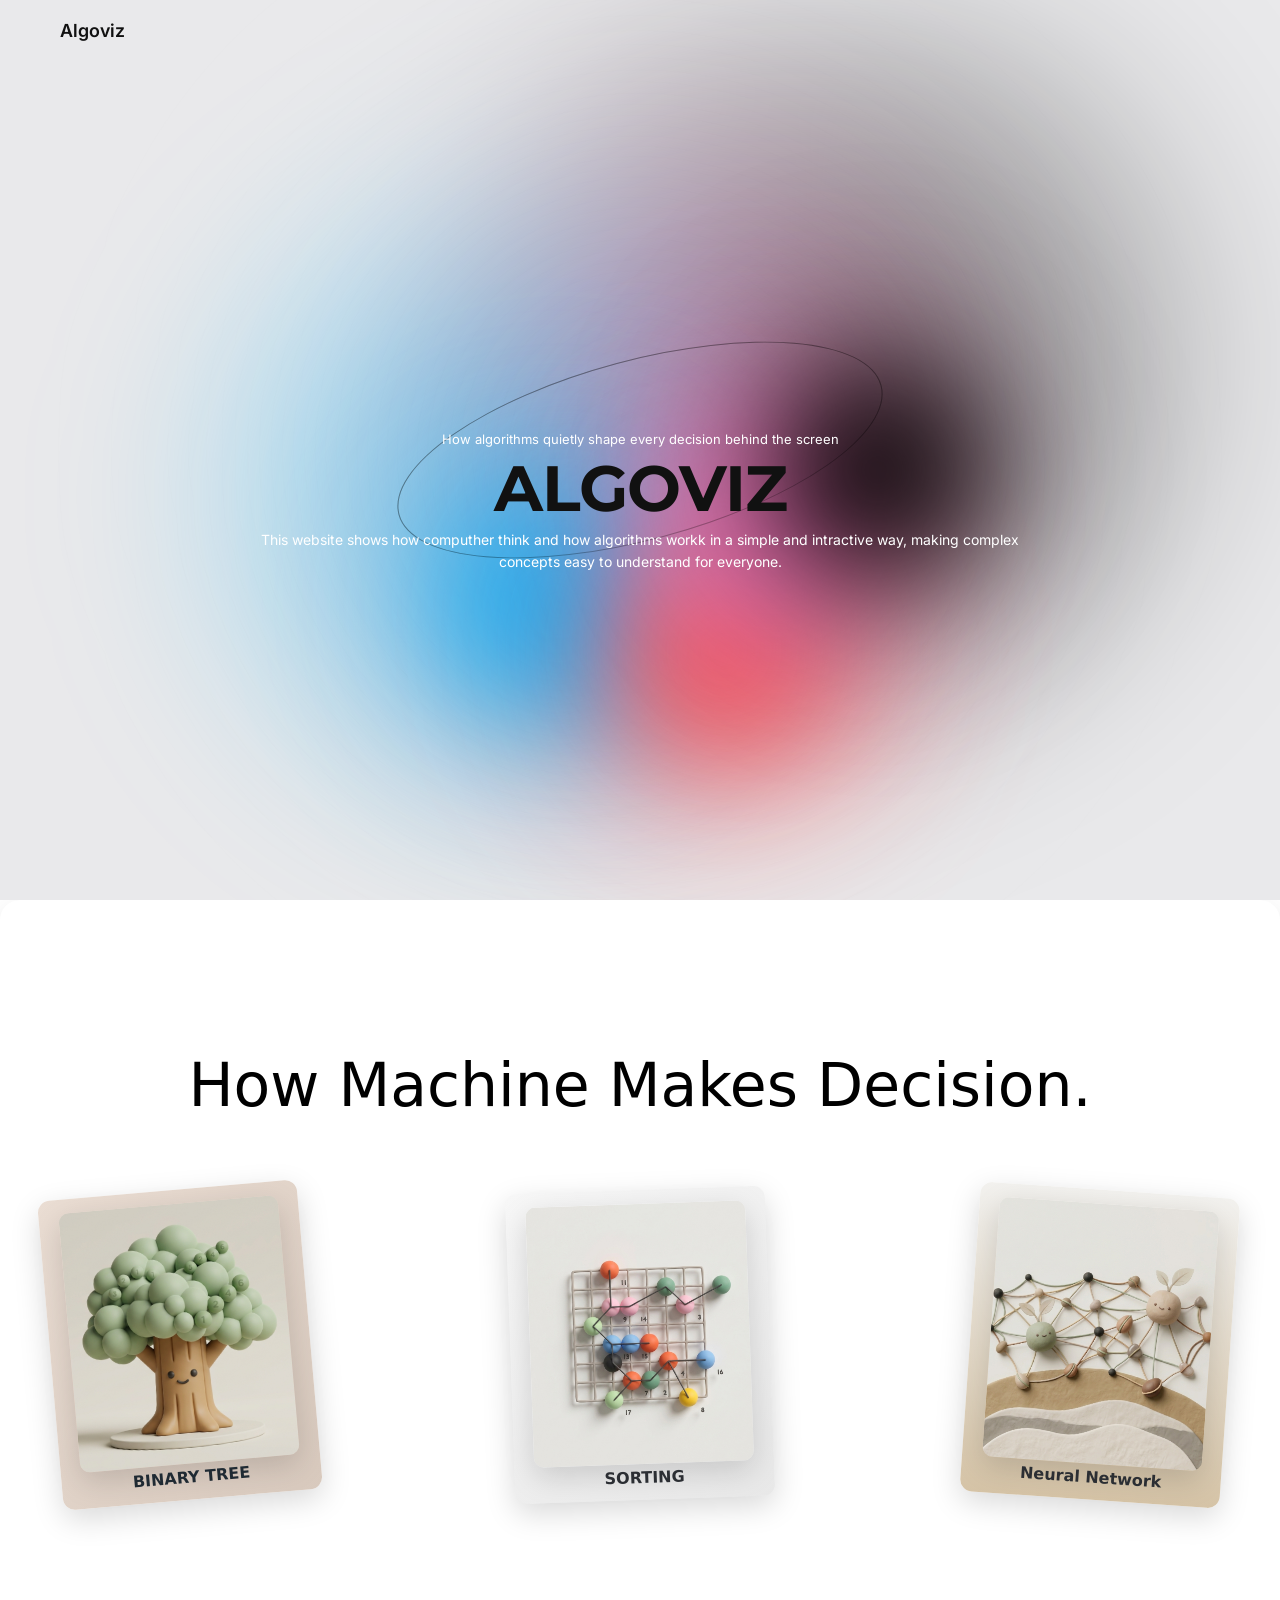
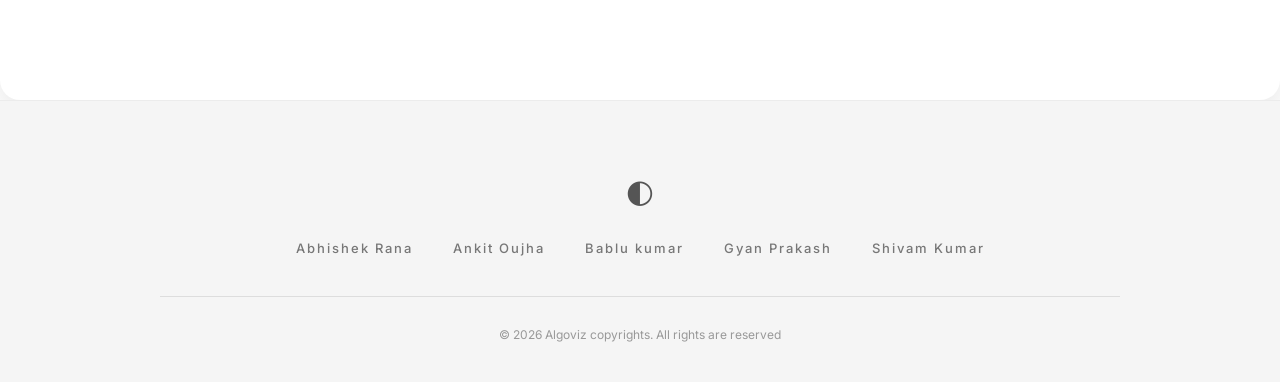
==== commit 5a95f716: "BUILD_v-05-26-20" ====
--- a/index.html
+++ b/index.html
@@ -1,41 +1,43 @@
 <!doctype html>
 <html lang="en">
-  <head>
-    <meta charset="UTF-8" />
-    <meta name="viewport" content="width=device-width, initial-scale=1.0" />
-    <title>ALGOVIZ</title>
-    <link rel="stylesheet" href="styles.css" />
-    <link rel="preconnect" href="https://fonts.googleapis.com" />
-    <link rel="preconnect" href="https://fonts.gstatic.com" crossorigin />
-    <link href="https://fonts.googleapis.com/css2?family=Playfair+Display:wght@400;500&display=swap" rel="stylesheet">
-    <link
-    <link rel="preconnect" href="https://fonts.googleapis.com">
-    <link rel="preconnect" href="https://fonts.gstatic.com" crossorigin>
-     <link href="https://fonts.googleapis.com/css2?family=Bebas+Neue&family=Montserrat:ital,wght@0,100..900;1,100..900&family=Poppins:ital,wght@0,100;0,200;0,300;0,400;0,500;0,600;0,700;0,800;0,900;1,100;1,200;1,300;1,400;1,500;1,600;1,700;1,800;1,900&display=swap" rel="stylesheet">
-    <link href="https://fonts.googleapis.com/css2?family=Inter:wght@300;400;500;600&display=swap" rel="stylesheet">
-  </head>
 
-  <body >
-    <div class="body">
+<head>
+  <meta charset="UTF-8" />
+  <meta name="viewport" content="width=device-width, initial-scale=1.0" />
+  <title>ALGOVIZ</title>
+  <link rel="stylesheet" href="styles.css" />
+  <link rel="preconnect" href="https://fonts.googleapis.com" />
+  <link rel="preconnect" href="https://fonts.gstatic.com" crossorigin />
+  <link href="https://fonts.googleapis.com/css2?family=Playfair+Display:wght@400;500&display=swap" rel="stylesheet">
+  <link <link rel="preconnect" href="https://fonts.googleapis.com">
+  <link rel="preconnect" href="https://fonts.gstatic.com" crossorigin>
+  <link
+    href="https://fonts.googleapis.com/css2?family=Bebas+Neue&family=Montserrat:ital,wght@0,100..900;1,100..900&family=Poppins:ital,wght@0,100;0,200;0,300;0,400;0,500;0,600;0,700;0,800;0,900;1,100;1,200;1,300;1,400;1,500;1,600;1,700;1,800;1,900&display=swap"
+    rel="stylesheet">
+  <link href="https://fonts.googleapis.com/css2?family=Inter:wght@300;400;500;600&display=swap" rel="stylesheet">
+</head>
 
-     <div class="orbit"></div>
+<body>
+  <div class="body">
 
-     <div class="blob blob-blue"></div>
-     <div class="blob blob-red"></div>
-     <div class="blob blob-pink"></div>
-     <div class="blob blob-dark"></div>
+    <div class="orbit"></div>
 
-     <div class="orbit"></div>
+    <div class="blob blob-blue"></div>
+    <div class="blob blob-red"></div>
+    <div class="blob blob-pink"></div>
+    <div class="blob blob-dark"></div>
 
-     <header class="navbar">
-      
+    <div class="orbit"></div>
+
+    <header class="navbar">
+
       <div class="logo">Algoviz</div>
 
-    
-  
-     </header>
 
-     <main class="hero">
+
+    </header>
+
+    <main class="hero">
       <p class="tagline">
         How algorithms quietly shape every decision behind the screen
       </p>
@@ -48,72 +50,74 @@
         for everyone.
       </p>
 
-      
-     </main>
-     </div>
-    <div>
-     
-    
-      <div class="glow-container">
+
+    </main>
+  </div>
+  <div>
+
+
+    <div class="glow-container">
       <div class="view">
-      <div class="content">
-        
-        <h2>How Machine Makes Decision.</h2>
+        <div class="content">
 
-      <!-- Floating cards -->
-      <div class="cards">
-        <div class="a1" onclick="window.location.href='tree.html'">
-          <img src="img/Gemini_Generated_Image_6loxqj6loxqj6lox.png" /> BINARY TREE
+          <h2>How Machine Makes Decision.</h2>
+
+          <!-- Floating cards -->
+          <div class="cards">
+            <div class="a1" onclick="window.location.href='tree.html'">
+              <img src="img/Gemini_Generated_Image_6loxqj6loxqj6lox.png" /> BINARY TREE
+            </div>
+            <div class="a2 collapsible-card">
+
+              <input type="checkbox" id="toggle-a2">
+
+              <label for="toggle-a2">
+                <img src="img/Gemini_Generated_Image_ebehixebehixebeh.png" />
+              </label>
+
+              <!-- POPUP -->
+              <div class="popup">
+                <h3>Sorting Algorithms</h3>
+                <p>
+                  Visualize Redix Sort, Merge Sort and Quick Sort interactively.
+                </p>
+
+                <button onclick="location.href='/RadixSort.html';">Redix Sort</button>
+                <button onclick="location.href='/MergeSort.html';">Merge Sort</button>
+                <button onclick="location.href='/QuickSort.html';">Quick Sort</button>
+              </div>
+              SORTING
+            </div>
+            <div class="a3">
+              <img src="img/Gemini_Generated_Image_i0zn5ii0zn5ii0zn.png" />
+              Neural Network
+            </div>
+
+          </div>
         </div>
-       <div class="a2 collapsible-card">
-
-  <input type="checkbox" id="toggle-a2">
-
-  <label for="toggle-a2">
-    <img src="img/Gemini_Generated_Image_ebehixebehixebeh.png" />
-  </label>
-
-  <!-- POPUP -->
-  <div class="popup">
-    <h3>Sorting Algorithms</h3>
-    <p>
-      Visualize Redix Sort, Merge Sort and Quick Sort interactively.
-    </p>
-
-    <button>Redix Sort</button>
-    <button>Merge Sort</button>
-    <button>Quick Sort</button>
-  </div>
-SORTING
-</div>
-         <div class="a3">
-        <img src="img/Gemini_Generated_Image_i0zn5ii0zn5ii0zn.png" />
-      Neural Network</div>
-   
       </div>
-      </div>
-    </div>
     </div>
     <footer class="footer">
 
-  <div class="footer-logo">
-    ◐
-  </div>
+      <div class="footer-logo">
+        ◐
+      </div>
 
-  <nav class="footer-nav">
-    <a >Abhishek Rana</a>
-    <a >Ankit Oujha</a>
-    <a >Bablu kumar</a>
-    <a >Gyan Prakash</a>
-    <a >Shivam Kumar</a>
-  </nav>
+      <nav class="footer-nav">
+        <a href="https://github.com/01ABHISHEKRANA">Abhishek Rana</a>
+        <a>Ankit Oujha</a>
+        <a href="https://github.com/metastab">Bablu kumar</a>
+        <a>Gyan Prakash</a>
+        <a href="https://github.com/shivamcuj">Shivam Kumar</a>
+      </nav>
 
-  <div class="footer-line"></div>
+      <div class="footer-line"></div>
 
-  <p class="footer-copy">
-    © 2026 Algoviz copyrights. All rights are reserved
-  </p>
+      <p class="footer-copy">
+        © 2026 Algoviz copyrights. All rights are reserved
+      </p>
 
-</footer>
-  </body>
-</html>
+    </footer>
+</body>
+
+</html>
--- a/styles.css
+++ b/styles.css
@@ -21,21 +21,15 @@
   position: absolute;
   inset: 0;
   background:
-    radial-gradient(
-      circle at 40% 55%,
+    radial-gradient(circle at 40% 55%,
       rgba(0, 180, 255, 0.6) 0%,
-      transparent 40%
-    ),
-    radial-gradient(
-      circle at 50% 60%,
+      transparent 40%),
+    radial-gradient(circle at 50% 60%,
       rgba(255, 80, 80, 0.7) 0%,
-      transparent 40%
-    ),
-    radial-gradient(
-      circle at 55% 45%,
+      transparent 40%),
+    radial-gradient(circle at 55% 45%,
       rgba(255, 120, 200, 0.5) 0%,
-      transparent 40%
-    ),
+      transparent 40%),
     radial-gradient(circle at 65% 40%, rgba(0, 0, 0, 0.6) 0%, transparent 45%);
   filter: blur(80px);
   z-index: 0;
@@ -46,11 +40,9 @@
   content: "";
   position: absolute;
   inset: 0;
-  background: radial-gradient(
-    circle at center,
-    rgba(255, 255, 255, 0.2),
-    transparent 60%
-  );
+  background: radial-gradient(circle at center,
+      rgba(255, 255, 255, 0.2),
+      transparent 60%);
   filter: blur(100px);
   z-index: 0;
 }
@@ -75,7 +67,7 @@
   text-align: center;
   max-width: 800px;
   margin: auto;
-  padding-top: 185px;
+  padding-top: 370px;
   position: relative;
   z-index: 2;
 }
@@ -238,10 +230,12 @@
   box-shadow: 0 10px 30px rgba(0, 0, 0, 0.15);
   background: linear-gradient(135deg, #eaddd3 0%, #d8c9bd 100%);
 }
+
 .a1:hover {
   transform: scale(1.1) rotate(0deg);
   z-index: 2;
 }
+
 .a2 {
   font-family:
     system-ui,
@@ -266,10 +260,12 @@
   box-shadow: 0 10px 30px rgba(0, 0, 0, 0.15);
   background: linear-gradient(145deg, #f7f7f7 0%, #e8e8e8 100%);
 }
+
 .a2:hover {
   transform: scale(1.1) rotate(0deg);
   z-index: 2;
 }
+
 .a3 {
   font-family:
     system-ui,
@@ -294,6 +290,7 @@
   box-shadow: 0 10px 30px rgba(0, 0, 0, 0.15);
   background: linear-gradient(180deg, #f2f1ee, #d5c3a6);
 }
+
 .a3:hover {
   transform: scale(1.1) rotate(0deg);
   z-index: 2;
@@ -302,7 +299,8 @@
 /* The specific div with the background */
 .glow-container {
   background-color: #ffffff;
-  border-radius: 20px; /* Optional: rounded corners */
+  border-radius: 20px;
+  /* Optional: rounded corners */
 
   padding-bottom: 90px;
   overflow: hidden;
@@ -374,7 +372,7 @@
 }
 
 /* SHOW POPUP */
-.collapsible-card input:checked ~ .popup {
+.collapsible-card input:checked~.popup {
   opacity: 1;
   transform: translateX(-50%) translateY(0);
   pointer-events: auto;
@@ -465,4 +463,4 @@
 .footer-copy {
   font-size: 12px;
   color: #999;
-}
+}
